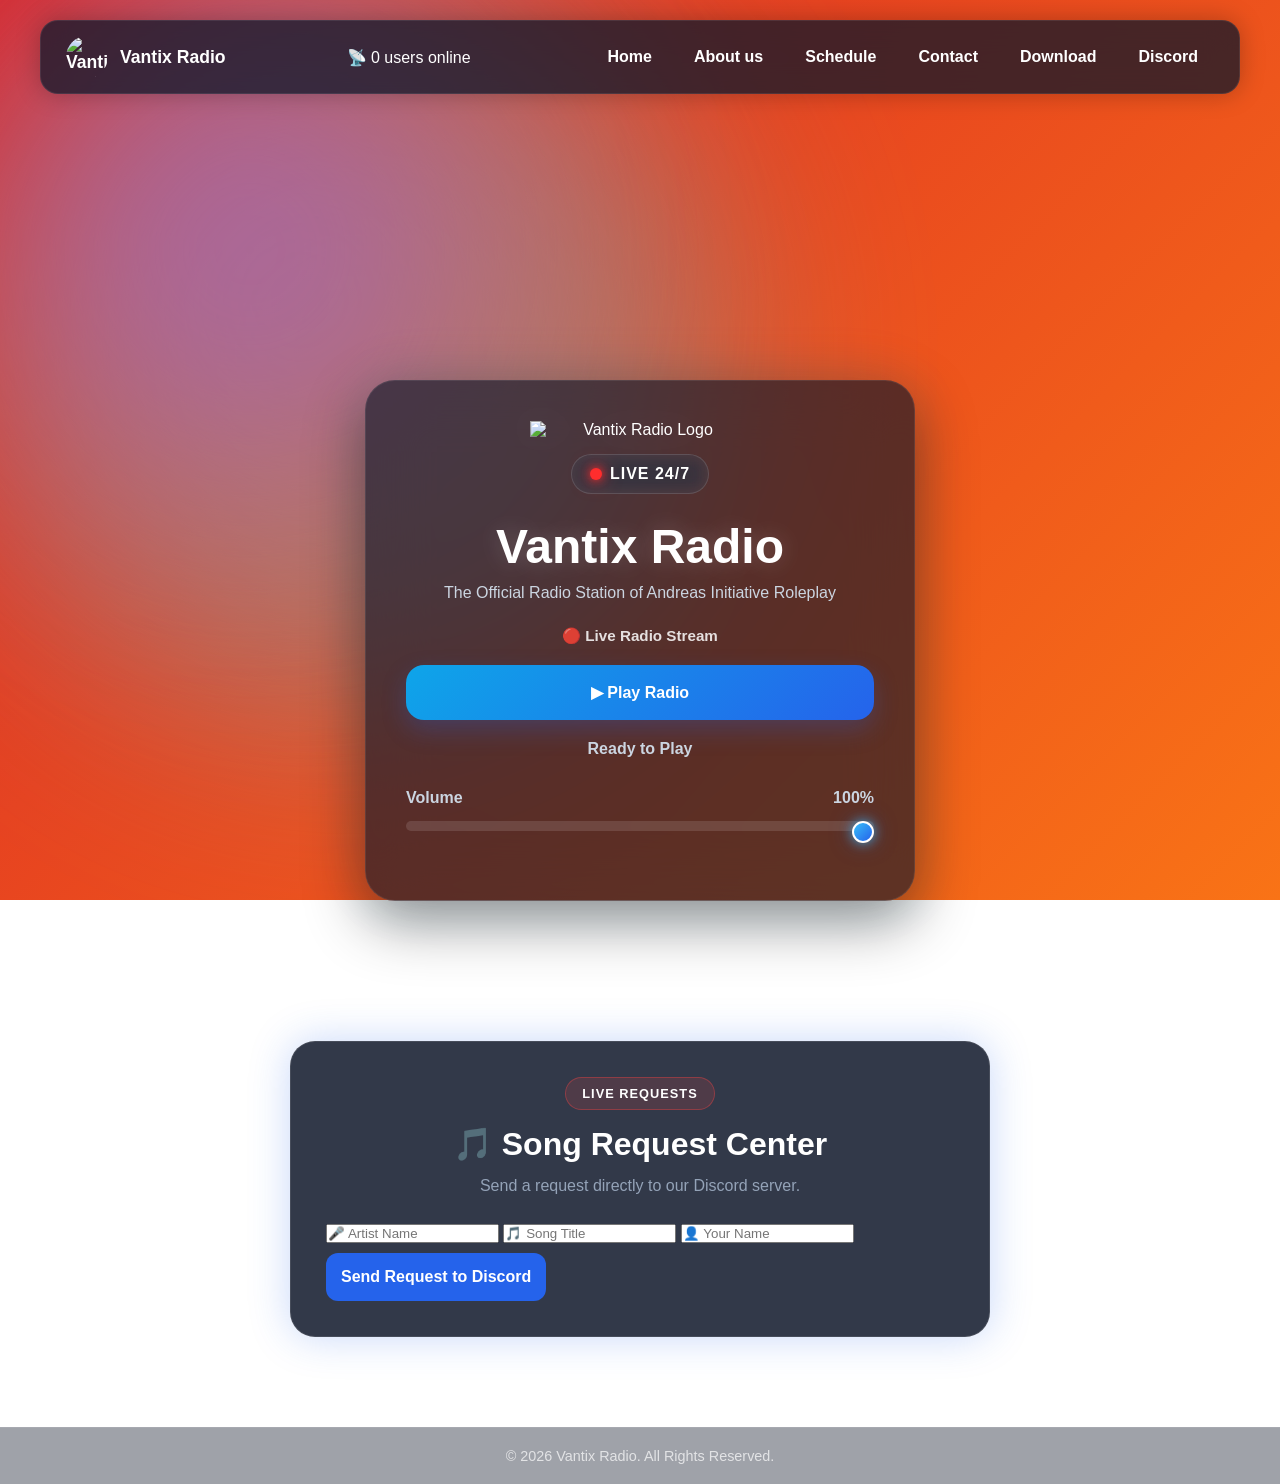
==== index.html @ 35823466 "Update favicon and image sources to new URLs" ====
<!DOCTYPE html>
<html lang="en">

<head>
<meta charset="UTF-8">
<meta name="viewport" content="width=device-width, initial-scale=1.0">

<title>📻 Vantix Radio | Non-Stop Music 24/7</title>

<meta name="theme-color" content="#0EA5E9">

<link
    id="favicon"
    rel="icon"
    type="image/png"
    href="https://radio.vantixurbex.shop/assets/ChatGPT%20Image%20Jun%2029,%202026,%2012_47_34%20PM.png"
/>

<!-- CSS -->
<link rel="stylesheet" href="css/page.css">
<link rel="stylesheet" href="css/player.css">
<link rel="stylesheet" href="css/request.css">
<link rel="stylesheet" href="css/live.css">
<link rel="preconnect" href="https://fonts.googleapis.com">
<link rel="preconnect" href="https://fonts.gstatic.com" crossorigin>

<link href="https://fonts.googleapis.com/css2?family=Orbitron:wght@400;600;700;800&family=Inter:wght@400;500;600;700&display=swap" rel="stylesheet">

<!-- Maintenance check -->
<script>
fetch("./status.json")
    .then(res => res.json())
    .then(data => {
        if (
            data.mode === "maintenance" &&
            !window.location.pathname.endsWith("maintenance.html")
        ) {
            window.location.href = "maintenance.html";
        }
    })
    .catch(err => console.error("status.json error", err));
</script>

</head>

<body>

<!-- BACKGROUND -->
<div class="background" aria-hidden="true">
    <div class="gradient-orb orb-1"></div>
    <div class="gradient-orb orb-2"></div>
    <div class="gradient-orb orb-3"></div>
    <canvas id="particles"></canvas>
</div>

<!-- HEADER -->
<header class="site-header">

    <a href="/" class="logo-link">
        <img
            src="https://radio.vantixurbex.shop/assets/ChatGPT%20Image%20Jun%2029,%202026,%2012_47_34%20PM.png"
            alt="Vantix Radio"
        >
        <span>Vantix Radio</span>
    </a>

    <div class="listener-counter">
        📡 <span id="listenerCount">0</span> users online
    </div>

    <nav class="site-nav">
        <a href="/">Home</a>
        <a href="/about">About us</a>
        <a href="/schedule">Schedule</a>
        <a href="/contact">Contact</a>
        <a href="/download">Download</a>
        <a href="/discord" target="_blank" rel="noopener noreferrer">Discord</a>
    </nav>

</header>

<!-- PLAYER -->
<div class="player-card">

    <img
        class="station-logo"
        src="https://radio.vantixurbex.shop/assets/ChatGPT%20Image%20Jun%2029,%202026,%2012_47_34%20PM.png"
        alt="Vantix Radio Logo"
    >

    <div class="live-badge">
        <span class="live-dot"></span>
        LIVE 24/7
    </div>

    <h1>Vantix Radio</h1>

    <p class="subtitle">
        The Official Radio Station of Andreas Initiative Roleplay
    </p>

    <div class="now-playing">
        <span>🔴 Live Radio Stream</span>
    </div>

    <div class="radio-controls">
        <button id="playBtn" class="play-btn" type="button">
            ▶ Play Radio
        </button>
    </div>

    <audio id="radioPlayer" preload="auto" crossorigin="anonymous"></audio>

    <div id="status" class="status">
        Ready to Play
    </div>

    <div class="volume-section">
        <label>
            Volume <span id="volumeValue">100%</span>
        </label>

        <input
            type="range"
            id="volumeSlider"
            min="0"
            max="1"
            step="0.01"
            value="1"
        >
    </div>

</div>

<!-- REQUEST SECTION (DISCORD ONLY) -->
<section class="vr-request-wrapper">

    <div class="vr-request-card">

        <div class="vr-request-header">

            <span class="vr-request-badge">
                LIVE REQUESTS
            </span>

            <h2>🎵 Song Request Center</h2>

            <p>
                Send a request directly to our Discord server.
            </p>

        </div>

        <form id="requestForm">

            <input type="text" id="artist" placeholder="🎤 Artist Name" maxlength="127" required>
            <input type="text" id="title" placeholder="🎵 Song Title" maxlength="127" required>
            <input type="text" id="sender" placeholder="👤 Your Name" maxlength="127" required>

            <button type="submit" class="vr-submit-btn">
                Send Request to Discord
            </button>

            <div id="result"></div>

        </form>

    </div>

</section>

<!-- FOOTER -->
<footer class="site-footer">
    &copy; <span id="year"></span> Vantix Radio. All Rights Reserved.
</footer>

<!-- SCRIPTS -->
<script src="js/background.js"></script>
<script src="js/player.js"></script>
<script src="js/request.js"></script>
<script src="js/live.js"></script>
<script>
document.addEventListener("DOMContentLoaded", () => {
    const year = document.getElementById("year");
    if (year) year.textContent = new Date().getFullYear();
});
</script>
</body>
</html>
---- css/page.css ----
/* ==========================
   HEADER
========================== */

.site-header{
    position:fixed;
    top:20px;
    left:50%;
    transform:translateX(-50%);

    width:min(1200px,95%);

    display:flex;
    justify-content:space-between;
    align-items:center;

    padding:15px 25px;

    background:rgba(15,23,42,.75);
    backdrop-filter:blur(15px);

    border:1px solid rgba(255,255,255,.08);
    border-radius:18px;

    z-index:9999;

    box-shadow:0 0 25px rgba(0,0,0,.25);
}

.logo-link{
    display:flex;
    align-items:center;
    gap:12px;

    text-decoration:none;
    color:white;
    font-weight:700;
    font-size:1.1rem;
}

.logo-link img{
    width:42px;
    height:42px;
    border-radius:50%;
}

.site-nav{
    display:flex;
    gap:10px;
}

.site-nav a{
    color:white;
    text-decoration:none;

    padding:10px 16px;

    border-radius:10px;

    transition:.2s ease;

    font-weight:600;
}

.site-nav a:hover{
    background:rgba(255,255,255,.1);
    transform:translateY(-2px);
}

/* Mobile */

@media (max-width:700px){

    .site-header{
        flex-direction:column;
        gap:15px;
        padding:20px;
    }

    .site-nav{
        flex-wrap:wrap;
        justify-content:center;
    }
}


/* =========================
   FOOTER
========================= */

.site-footer{
    text-align:center;

    padding:20px;

    margin-top:50px;

    color:rgba(255,255,255,.7);

    font-size:.9rem;
    font-weight:500;

    border-top:1px solid rgba(255,255,255,.08);

    background:rgba(15,23,42,.4);
    backdrop-filter:blur(10px);
}

/* =========================
   RESET
========================= */

*{
    margin:0;
    padding:0;
    box-sizing:border-box;
}

html,
body{
    width:100%;
    min-height:100vh;

    display:flex;
    flex-direction:column;

    overflow-x:hidden;

    padding-top:120px;

    font-family:'Segoe UI', Arial, sans-serif;
    color:#fff;
}

/* =========================
   ANIMATED BACKGROUND
========================= */

.background{
    position:fixed;
    top:0;
    left:0;

    width:100%;
    height:100%;

    overflow:hidden;

    z-index:0;

    background:
        linear-gradient(
            -45deg,
            #0ea5e9,
            #2563eb,
            #7c3aed,
            #f97316,
            #dc2626
        );

    background-size:400% 400%;

    animation:
        gradientShift 18s ease infinite;

    pointer-events:none;
}

.gradient-orb{
    position:absolute;
    border-radius:50%;
    filter:blur(120px);
    opacity:.45;
}

.orb-1{
    width:700px;
    height:700px;
    background:#38bdf8;

    animation:
        floatOne 20s ease-in-out infinite;
}

.orb-2{
    width:600px;
    height:600px;
    background:#f97316;

    animation:
        floatTwo 24s ease-in-out infinite;
}

.orb-3{
    width:500px;
    height:500px;
    background:#8b5cf6;

    animation:
        floatThree 28s ease-in-out infinite;
}

.grid-overlay{
    position:absolute;
    inset:0;

    background-image:
        linear-gradient(
            rgba(255,255,255,.04) 1px,
            transparent 1px
        ),
        linear-gradient(
            90deg,
            rgba(255,255,255,.04) 1px,
            transparent 1px
        );

    background-size:60px 60px;

    opacity:.35;

    animation:
        gridMove 25s linear infinite;
}

#particles{
    position:absolute;
    inset:0;
    width:100%;
    height:100%;
}

/* =========================
   FIX PLAYER CLICK ISSUES
========================= */

.background,
.background *{
    pointer-events:none;
}

.background{
    z-index:-1;
}

#particles{
    pointer-events:none;
}

.grid-overlay{
    pointer-events:none;
}

.gradient-orb{
    pointer-events:none;
}

/* =========================
   PLAYER CARD
========================= */

.player-card{
    position:relative;
    z-index:100;

    width:550px;
    max-width:92%;

    margin:140px auto 100px;
    padding:40px;

    text-align:center;

    background:
        rgba(15,23,42,.65);

    backdrop-filter:blur(30px);
    -webkit-backdrop-filter:blur(30px);

    border:
        1px solid rgba(
            255,
            255,
            255,
            .08
        );

    border-radius:30px;

    box-shadow:
        0 20px 60px rgba(
            0,
            0,
            0,
            .45
        ),
        0 0 60px rgba(
            56,
            189,
            248,
            .12
        );

    color:white;
}

/* =========================
   LIVE BADGE
========================= */

.live-badge{
    display:flex;

    align-items:center;
    justify-content:center;

    gap:8px;

    width:fit-content;

    margin:0 auto 25px auto;

    padding:10px 18px;

    border-radius:999px;

    background:
        rgba(255,255,255,.08);

    border:
        1px solid rgba(255,255,255,.12);

    backdrop-filter:blur(10px);

    font-weight:700;
    letter-spacing:1px;
}

.live-dot{
    width:12px;
    height:12px;

    border-radius:50%;

    background:#ff2d2d;

    box-shadow:
        0 0 10px #ff2d2d,
        0 0 20px #ff2d2d;

    animation:
        pulse 1.2s infinite;
}

/* =========================
   LOGO
========================= */

.station-logo{
    width:220px;
    max-width:90%;

    display:block;

    margin:0 auto 15px;

    filter:
        drop-shadow(
            0 0 25px
            rgba(
                255,
                255,
                255,
                .15
            )
        );

    animation:
        logoFloat 5s ease-in-out infinite;
}

/* =========================
   TEXT
========================= */

h1{
    font-size:3rem;
    margin-bottom:10px;

    text-shadow:
        0 0 25px rgba(255,255,255,.2);
}

.subtitle{
    color:#cbd5e1;
    margin-bottom:25px;
}

/* =========================
   NOW PLAYING
========================= */

.now-playing{
    display:flex;
    align-items:center;
    justify-content:center;

    gap:5px;

    margin-bottom:20px;

    color:rgba(255,255,255,.85);
    font-size:.95rem;
    font-weight:600;
}

.radio-wave{
    width:4px;
    height:14px;

    border-radius:999px;

    background:#38bdf8;

    box-shadow:
        0 0 10px rgba(56,189,248,.8);

    animation:wave 1s ease-in-out infinite;
}

.radio-wave:nth-child(2){
    animation-delay:.15s;
}

.radio-wave:nth-child(3){
    animation-delay:.3s;
}

/* =========================
   PLAYER
========================= */

audio{
    display:none;
}

.status{
    margin:15px 0;

    color:#cbd5e1;

    font-weight:600;

    min-height:24px;
}

/* =========================
   CUSTOM PLAYER BUTTON
========================= */

.radio-controls{
    margin:20px 0;
}

.play-btn{
    width:100%;

    border:none;

    padding:18px;

    border-radius:18px;

    cursor:pointer;

    color:white;

    font-size:1rem;
    font-weight:700;

    background:
        linear-gradient(
            135deg,
            #0ea5e9,
            #2563eb
        );

    transition:
        transform .25s ease,
        box-shadow .25s ease;
}

.play-btn:hover{
    transform:
        translateY(-3px);

    box-shadow:
        0 15px 35px rgba(
            37,
            99,
            235,
            .35
        );
}

.play-btn.playing{
    background:
        linear-gradient(
            135deg,
            #dc2626,
            #ef4444
        );

    box-shadow:
        0 0 30px rgba(
            239,
            68,
            68,
            .4
        );
}

/* =========================
   VOLUME
========================= */

.volume-section{
    margin:25px 0;
    text-align:left;
}

.volume-section label{
    display:flex;
    justify-content:space-between;
    align-items:center;

    margin-bottom:10px;

    font-weight:600;
}

#volumeSlider{
    appearance:none;

    width:100%;
    height:10px;

    border-radius:999px;

    background:
        rgba(
            255,
            255,
            255,
            .12
        );

    cursor:pointer;

    outline:none;
}

#volumeSlider::-moz-range-thumb{
    width:22px;
    height:22px;

    border-radius:50%;

    border:3px solid white;

    background:#38bdf8;

    box-shadow:
        0 0 15px rgba(56,189,248,.7);

    cursor:pointer;
}

#volumeSlider::-webkit-slider-thumb{
    appearance:none;

    width:22px;
    height:22px;

    border-radius:50%;

    background:#38bdf8;

    border:3px solid white;

    box-shadow:
        0 0 15px rgba(56,189,248,.7);

    transition:.2s;
}

#volumeSlider::-webkit-slider-thumb:hover{
    transform:scale(1.15);
}

/* =========================
   DISCORD BUTTON
========================= */

.discord-btn{
    display:block;

    margin-top:25px;
    padding:16px;

    border-radius:14px;

    text-decoration:none;
    color:white;

    font-weight:700;

    background:
        linear-gradient(
            135deg,
            #5865f2,
            #7289da
        );

    transition:.3s;
}

.discord-btn:hover{
    transform:
        translateY(-3px);

    box-shadow:
        0 10px 25px rgba(88,101,242,.35);
}

/* =========================
   ANIMATIONS
========================= */

@keyframes gradientShift{
    0%{
        background-position:0% 50%;
    }

    50%{
        background-position:100% 50%;
    }

    100%{
        background-position:0% 50%;
    }
}

@keyframes floatOne{
    0%,100%{
        transform:
            translate(-150px,-150px);
    }

    50%{
        transform:
            translate(400px,250px);
    }
}

@keyframes floatTwo{
    0%,100%{
        transform:
            translate(110vw,10vh);
    }

    50%{
        transform:
            translate(55vw,75vh);
    }
}

@keyframes floatThree{
    0%,100%{
        transform:
            translate(50vw,100vh);
    }

    50%{
        transform:
            translate(10vw,20vh);
    }
}

@keyframes pulse{
    0%{
        transform:scale(1);
        box-shadow:0 0 0 0 rgba(255,45,45,.8);
    }

    70%{
        transform:scale(1.1);
        box-shadow:0 0 0 12px rgba(255,45,45,0);
    }

    100%{
        transform:scale(1);
        box-shadow:0 0 0 0 rgba(255,45,45,0);
    }
}

@keyframes cardFloat{
    0%,100%{
        transform:translateY(0);
    }

    50%{
        transform:translateY(-8px);
    }
}

@keyframes logoFloat{
    0%,100%{
        transform:translateY(0px);
    }

    50%{
        transform:translateY(-6px);
    }
}

@keyframes gridMove{
    from{
        transform:translateY(0);
    }

    to{
        transform:translateY(60px);
    }
}

@keyframes wave{

    0%,100%{
        height:10px;
    }

    50%{
        height:26px;
    }
}

/* =========================
   MOBILE
========================= */

@media (max-width:768px){

    .player-card{
        padding:30px 20px;
    }

    h1{
        font-size:2.2rem;
    }

    .station-logo{
        width:200px;
    }
}
---- css/player.css ----
/* =========================
   RADIO PLAYER ONLY
========================= */

.radio-controls{
    margin:20px 0;
}

.play-btn{
    width:100%;
    border:none;
    padding:18px;

    border-radius:18px;

    cursor:pointer;

    color:white;
    font-size:1rem;
    font-weight:700;

    background:linear-gradient(135deg,#0ea5e9,#2563eb);

    transition:.25s ease;

    box-shadow:0 10px 25px rgba(37,99,235,.25);
}

.play-btn:hover{
    transform:translateY(-3px);
    box-shadow:0 15px 35px rgba(37,99,235,.35);
}

.play-btn.playing{
    background:linear-gradient(135deg,#dc2626,#ef4444);
    box-shadow:0 0 30px rgba(239,68,68,.4);
}

.status{
    margin:15px 0;
    color:#cbd5e1;
    font-weight:600;
    min-height:24px;
}

.volume-section{
    margin:25px 0;
    text-align:left;
}

#volumeSlider{
    width:100%;
    height:10px;
    border-radius:999px;
    background:rgba(255,255,255,.12);
    cursor:pointer;
    outline:none;
}

/* =========================
   CUSTOM VOLUME SLIDER
========================= */

.volume-section{
    margin:25px 0;
    text-align:left;
}

.volume-section label{
    display:flex;
    justify-content:space-between;
    align-items:center;

    margin-bottom:10px;

    font-weight:600;
    color:#cbd5e1;
}

/* Slider track */
#volumeSlider{
    appearance:none;
    -webkit-appearance:none;

    width:100%;
    height:10px;

    border-radius:999px;

    background:rgba(255,255,255,.12);

    outline:none;
    cursor:pointer;

    transition:.2s ease;
}

/* Hover glow */
#volumeSlider:hover{
    background:rgba(56,189,248,.25);
}

/* WebKit Thumb (Chrome / Edge) */
#volumeSlider::-webkit-slider-thumb{
    -webkit-appearance:none;

    width:22px;
    height:22px;

    border-radius:50%;

    background:linear-gradient(135deg,#38bdf8,#2563eb);

    border:2px solid white;

    box-shadow:
        0 0 12px rgba(56,189,248,.8),
        0 0 25px rgba(37,99,235,.4);

    transition:.2s ease;
}

#volumeSlider::-webkit-slider-thumb:hover{
    transform:scale(1.2);
}

/* Firefox Thumb */
#volumeSlider::-moz-range-thumb{
    width:22px;
    height:22px;

    border-radius:50%;

    background:linear-gradient(135deg,#38bdf8,#2563eb);

    border:2px solid white;

    box-shadow:
        0 0 12px rgba(56,189,248,.8),
        0 0 25px rgba(37,99,235,.4);

    cursor:pointer;
}

/* Filled track effect (Chrome) */
#volumeSlider::-webkit-slider-runnable-track{
    height:10px;
    border-radius:999px;
}
---- css/request.css ----
/* =========================
   SONG REQUEST SYSTEM
========================= */

.vr-request-wrapper{
    position:relative;
    width:100%;
    display:flex;
    justify-content:center;
    padding:40px 20px;
    box-sizing:border-box;
}

/* background layer (safe, non-blocking) */
.vr-request-bg{
    position:absolute;
    inset:0;
    pointer-events:none;
}

/* ========================= CARD ========================= */

.vr-request-card{
    width:100%;
    max-width:700px;

    position:relative;
    z-index:2;

    background:rgba(15,23,42,.85);
    backdrop-filter:blur(15px);

    border:1px solid rgba(255,255,255,.1);
    border-radius:25px;

    padding:35px;

    color:white;

    box-shadow:0 0 40px rgba(37,99,235,.25);
    box-sizing:border-box;
}

/* ========================= HEADER ========================= */

.vr-request-header{
    text-align:center;
    margin-bottom:25px;
}

.vr-request-badge{
    display:inline-block;

    padding:8px 16px;

    background:rgba(239,68,68,.15);
    border:1px solid rgba(239,68,68,.4);

    border-radius:999px;

    font-size:.8rem;
    font-weight:700;
    letter-spacing:1px;

    margin-bottom:15px;

    transition:opacity .3s ease;
}

.vr-request-header h2{
    margin-bottom:10px;
    font-size:2rem;
}

.vr-request-header p{
    color:#94a3b8;
    line-height:1.6;
}

/* ========================= FORM ========================= */

.cc_request_form{
    display:flex;
    flex-direction:column;
    gap:15px;

    margin:0;
    padding:0;
}

/* inputs */
.cc_request_form input[type="text"],
.cc_request_form input[type="email"]{
    width:100%;

    padding:14px 16px;

    border:none;
    outline:none;

    border-radius:12px;

    background:rgba(255,255,255,.08);
    color:white;

    font-size:15px;

    transition:.2s ease;

    box-sizing:border-box;
}

/* placeholder */
.cc_request_form input::placeholder{
    color:rgba(255,255,255,.6);
}

/* focus state */
.cc_request_form input:focus{
    background:rgba(255,255,255,.12);
    box-shadow:0 0 0 2px rgba(37,99,235,.35);
}

/* ========================= BUTTON ========================= */

.vr-submit-btn{
    margin-top:10px;

    padding:15px;

    border:none;
    border-radius:12px;

    background:#2563eb;
    color:white;

    font-size:1rem;
    font-weight:700;

    cursor:pointer;

    transition:.2s ease;
}

.vr-submit-btn:hover{
    transform:translateY(-2px);
    box-shadow:0 10px 25px rgba(37,99,235,.35);
}

/* ========================= RESULT ========================= */

[data-type="result"]{
    margin-bottom:10px;
    text-align:center;
    font-weight:600;
    color:#cbd5e1;
    min-height:18px;
}

/* ========================= MOBILE ========================= */

@media (max-width:768px){

    .vr-request-card{
        padding:25px;
    }

    .vr-request-header h2{
        font-size:1.6rem;
    }
}
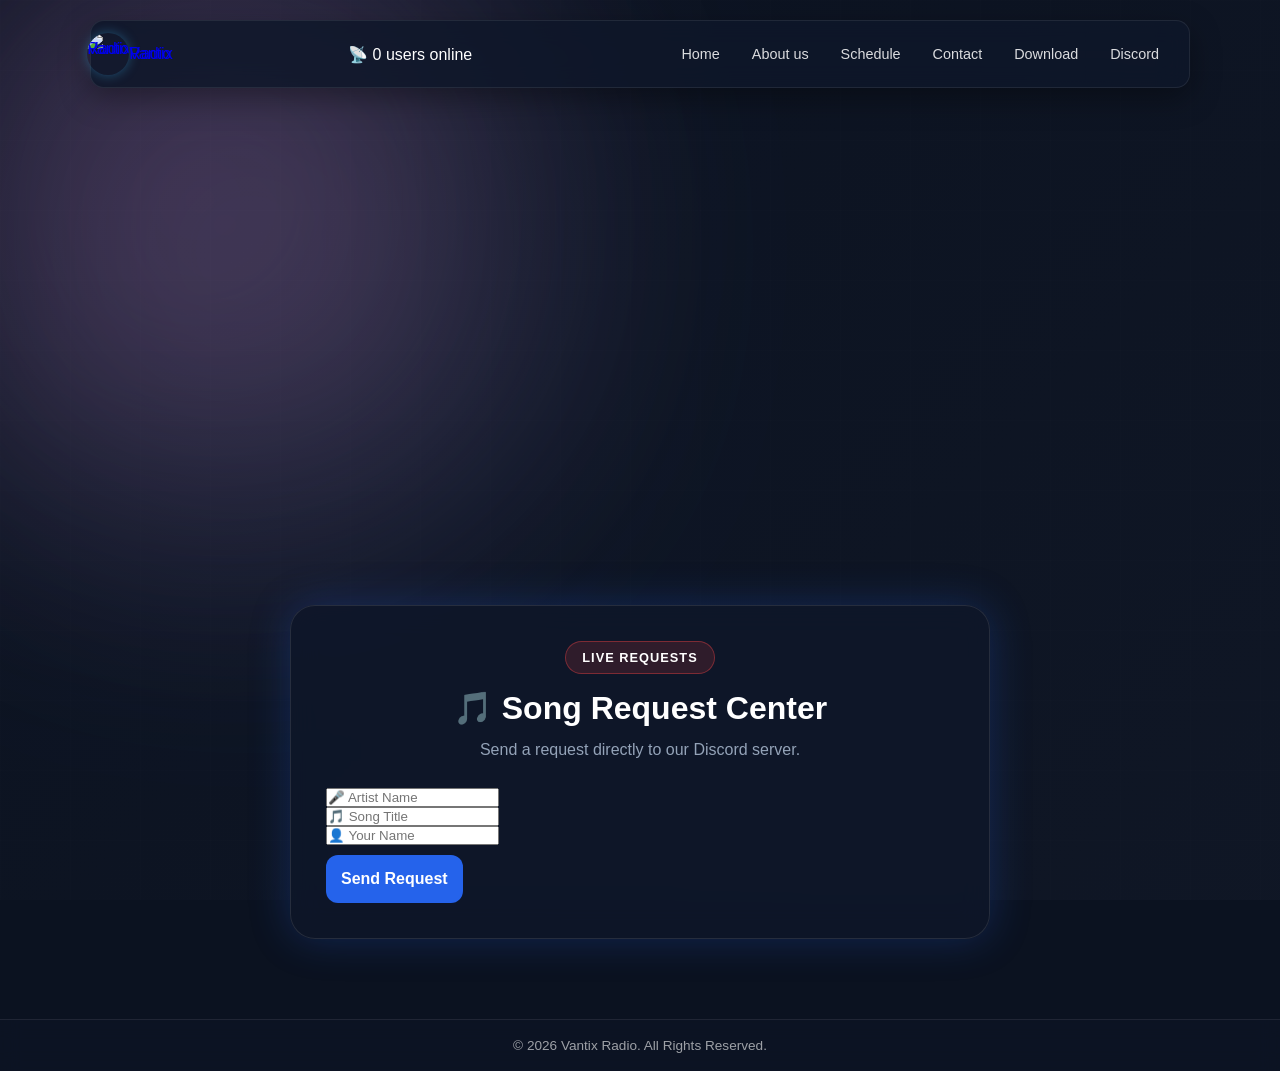
==== commit a6805557: "Clean up player section in index.html Removed commented-out sections for cleaner code." ====
--- a/index.html
+++ b/index.html
@@ -79,57 +79,17 @@
 
 </header>
 
-<!-- PLAYER -->
+<!-- PLAYER --> 
 <div class="player-card">
-
-    <img
-        class="station-logo"
-        src="https://radio.vantixurbex.shop/assets/ChatGPT%20Image%20Jun%2029,%202026,%2012_47_34%20PM.png"
-        alt="Vantix Radio Logo"
-    >
-
-    <div class="live-badge">
-        <span class="live-dot"></span>
-        LIVE 24/7
-    </div>
-
-    <h1>Vantix Radio</h1>
-
-    <p class="subtitle">
-        The Official Radio Station of Andreas Initiative Roleplay
-    </p>
-
-    <div class="now-playing">
-        <span>🔴 Live Radio Stream</span>
-    </div>
-
-    <div class="radio-controls">
-        <button id="playBtn" class="play-btn" type="button">
-            ▶ Play Radio
-        </button>
-    </div>
-
-    <audio id="radioPlayer" preload="auto" crossorigin="anonymous"></audio>
-
-    <div id="status" class="status">
-        Ready to Play
-    </div>
-
-    <div class="volume-section">
-        <label>
-            Volume <span id="volumeValue">100%</span>
-        </label>
-
-        <input
-            type="range"
-            id="volumeSlider"
-            min="0"
-            max="1"
-            step="0.01"
-            value="1"
-        >
-    </div>
-
+   <img class="station-logo" src="https://radio.vantixurbex.shop/assets/ChatGPT%20Image%20Jun%2029,%202026,%2012_47_34%20PM.png" alt="Vantix Radio Logo" > 
+   <div class="live-badge"> <span class="live-dot"></span> LIVE 24/7 </div>
+   <h1>Vantix Radio</h1>
+   <p class="subtitle"> The Official Radio Station of Andreas Initiative Roleplay </p>
+   <div class="now-playing"> <span>🔴 Live Radio Stream</span> </div>
+   <div class="radio-controls"> <button id="playBtn" class="play-btn" type="button"> ▶ Play Radio </button> </div>
+   <audio id="radioPlayer" preload="auto" crossorigin="anonymous"></audio>
+   <div id="status" class="status"> Ready to Play </div>
+   <div class="volume-section"> <label> Volume <span id="volumeValue">100%</span> </label> <input type="range" id="volumeSlider" min="0" max="1" step="0.01" value="1" > </div>
 </div>
 
 <!-- REQUEST SECTION (DISCORD ONLY) -->
@@ -139,26 +99,31 @@
 
         <div class="vr-request-header">
 
-            <span class="vr-request-badge">
-                LIVE REQUESTS
-            </span>
+            <span class="vr-request-badge">LIVE REQUESTS</span>
 
             <h2>🎵 Song Request Center</h2>
 
-            <p>
-                Send a request directly to our Discord server.
-            </p>
+            <p>Send a request directly to our Discord server.</p>
 
         </div>
 
-        <form id="requestForm">
+        <form id="requestForm" class="vr-form">
 
-            <input type="text" id="artist" placeholder="🎤 Artist Name" maxlength="127" required>
-            <input type="text" id="title" placeholder="🎵 Song Title" maxlength="127" required>
-            <input type="text" id="sender" placeholder="👤 Your Name" maxlength="127" required>
+            <div class="vr-input-group">
+                <input type="text" id="artist" placeholder="🎤 Artist Name" maxlength="127" required>
+            </div>
+
+            <div class="vr-input-group">
+                <input type="text" id="title" placeholder="🎵 Song Title" maxlength="127" required>
+            </div>
+
+            <div class="vr-input-group">
+                <input type="text" id="sender" placeholder="👤 Your Name" maxlength="127" required>
+            </div>
 
             <button type="submit" class="vr-submit-btn">
-                Send Request to Discord
+                Send Request
+                <span class="vr-btn-glow"></span>
             </button>
 
             <div id="result"></div>
--- a/css/page.css
+++ b/css/page.css
@@ -1,6 +1,32 @@
-/* ==========================
+/* =========================
+   RESET
+========================= */
+
+*{
+    margin:0;
+    padding:0;
+    box-sizing:border-box;
+}
+
+html,
+body{
+    width:100%;
+    min-height:100vh;
+
+    font-family:'Segoe UI', Arial, sans-serif;
+    color:#fff;
+
+    overflow-x:hidden;
+    position:relative;
+
+    padding-top:120px;
+
+    background:#0b1220;
+}
+
+/* =========================
    HEADER
-========================== */
+========================= */
 
 .site-header{
     position:fixed;
@@ -8,81 +34,96 @@
     left:50%;
     transform:translateX(-50%);
 
-    width:min(1200px,95%);
+    width:min(1100px,92%);
 
     display:flex;
     justify-content:space-between;
     align-items:center;
 
-    padding:15px 25px;
-
-    background:rgba(15,23,42,.75);
-    backdrop-filter:blur(15px);
+    padding:12px 18px;
+
+    background:rgba(15,23,42,.85);
+    backdrop-filter:blur(12px);
 
     border:1px solid rgba(255,255,255,.08);
-    border-radius:18px;
+    border-radius:14px;
 
     z-index:9999;
 
-    box-shadow:0 0 25px rgba(0,0,0,.25);
+    box-shadow:0 10px 30px rgba(0,0,0,.35);
 }
 
 .logo-link{
-    display:flex;
+    display:inline-flex;
     align-items:center;
-    gap:12px;
+    justify-content:center;
+
+    padding:0;
+    margin:0;
+
+    background:transparent;
+    border:none;
 
     text-decoration:none;
-    color:white;
-    font-weight:700;
-    font-size:1.1rem;
-}
-
-.logo-link img{
+    line-height:0;
+
     width:42px;
     height:42px;
+}
+
+/* ICON ONLY */
+.logo-link img{
+    width:100%;
+    height:100%;
+
     border-radius:50%;
+    object-fit:cover;
+
+    box-shadow:0 0 12px rgba(56,189,248,.35);
+
+    transition:0.25s ease;
+}
+
+/* subtle hover pop */
+.logo-link:hover img{
+    transform:scale(1.08);
+    box-shadow:0 0 18px rgba(56,189,248,.55);
 }
 
 .site-nav{
     display:flex;
-    gap:10px;
+    gap:8px;
+    flex-wrap:wrap;
+    justify-content:center;
 }
 
 .site-nav a{
+    color:rgba(255,255,255,.85);
+    text-decoration:none;
+
+    padding:8px 12px;
+
+    border-radius:8px;
+
+    transition:.2s ease;
+
+    font-weight:500;
+    font-size:.9rem;
+}
+
+.site-nav a:hover{
+    background:rgba(255,255,255,.08);
     color:white;
-    text-decoration:none;
-
-    padding:10px 16px;
-
-    border-radius:10px;
-
-    transition:.2s ease;
-
-    font-weight:600;
-}
-
-.site-nav a:hover{
-    background:rgba(255,255,255,.1);
-    transform:translateY(-2px);
 }
 
 /* Mobile */
-
 @media (max-width:700px){
-
     .site-header{
         flex-direction:column;
-        gap:15px;
-        padding:20px;
+        gap:10px;
+        padding:12px;
     }
-
-    .site-nav{
-        flex-wrap:wrap;
-        justify-content:center;
-    }
-}
-
+}
 
 /* =========================
    FOOTER
@@ -91,14 +132,11 @@
 .site-footer{
     text-align:center;
 
-    padding:20px;
-
-    margin-top:50px;
-
-    color:rgba(255,255,255,.7);
-
-    font-size:.9rem;
-    font-weight:500;
+    padding:18px;
+    margin-top:40px;
+
+    color:rgba(255,255,255,.6);
+    font-size:.85rem;
 
     border-top:1px solid rgba(255,255,255,.08);
 
@@ -107,39 +145,12 @@
 }
 
 /* =========================
-   RESET
-========================= */
-
-*{
-    margin:0;
-    padding:0;
-    box-sizing:border-box;
-}
-
-html,
-body{
-    width:100%;
-    min-height:100vh;
-
-    display:flex;
-    flex-direction:column;
-
-    overflow-x:hidden;
-
-    padding-top:120px;
-
-    font-family:'Segoe UI', Arial, sans-serif;
-    color:#fff;
-}
-
-/* =========================
-   ANIMATED BACKGROUND
+   BACKGROUND (SOFT)
 ========================= */
 
 .background{
     position:fixed;
-    top:0;
-    left:0;
+    inset:0;
 
     width:100%;
     height:100%;
@@ -148,81 +159,66 @@
 
     z-index:0;
 
-    background:
-        linear-gradient(
-            -45deg,
-            #0ea5e9,
-            #2563eb,
-            #7c3aed,
-            #f97316,
-            #dc2626
-        );
+    background: linear-gradient(
+        -45deg,
+        #0b1220,
+        #0f172a,
+        #111827,
+        #0b1220
+    );
 
     background-size:400% 400%;
-
-    animation:
-        gradientShift 18s ease infinite;
+    animation: gradientShift 25s ease infinite;
 
     pointer-events:none;
 }
 
+/* SOFT ORBS (LESS INTENSE) */
 .gradient-orb{
     position:absolute;
     border-radius:50%;
-    filter:blur(120px);
-    opacity:.45;
+    filter:blur(140px);
+    opacity:.25;
 }
 
 .orb-1{
-    width:700px;
-    height:700px;
-    background:#38bdf8;
-
-    animation:
-        floatOne 20s ease-in-out infinite;
-}
-
-.orb-2{
-    width:600px;
-    height:600px;
-    background:#f97316;
-
-    animation:
-        floatTwo 24s ease-in-out infinite;
-}
-
-.orb-3{
     width:500px;
     height:500px;
+    background:#3b82f6;
+    animation:floatOne 30s ease-in-out infinite;
+}
+
+.orb-2{
+    width:450px;
+    height:450px;
+    background:#f97316;
+    animation:floatTwo 35s ease-in-out infinite;
+}
+
+.orb-3{
+    width:400px;
+    height:400px;
     background:#8b5cf6;
-
-    animation:
-        floatThree 28s ease-in-out infinite;
-}
-
-.grid-overlay{
+    animation:floatThree 40s ease-in-out infinite;
+}
+
+/* GRID (VERY LIGHT) */
+.background::after{
+    content:"";
     position:absolute;
     inset:0;
 
     background-image:
-        linear-gradient(
-            rgba(255,255,255,.04) 1px,
-            transparent 1px
-        ),
-        linear-gradient(
-            90deg,
-            rgba(255,255,255,.04) 1px,
-            transparent 1px
-        );
-
-    background-size:60px 60px;
-
-    opacity:.35;
-
-    animation:
-        gridMove 25s linear infinite;
-}
-
+        linear-gradient(rgba(255,255,255,.03) 1px, transparent 1px),
+        linear-gradient(90deg, rgba(255,255,255,.03) 1px, transparent 1px);
+
+    background-size:70px 70px;
+    opacity:.2;
+
+    animation:gridMove 35s linear infinite;
+}
+
+/* PARTICLES */
 #particles{
     position:absolute;
     inset:0;
@@ -230,536 +226,119 @@
     height:100%;
 }
 
-/* =========================
-   FIX PLAYER CLICK ISSUES
-========================= */
-
+/* FIX CLICK ISSUES */
 .background,
 .background *{
     pointer-events:none;
 }
 
-.background{
-    z-index:-1;
-}
-
-#particles{
-    pointer-events:none;
-}
-
-.grid-overlay{
-    pointer-events:none;
-}
-
+#particles,
 .gradient-orb{
     pointer-events:none;
 }
 
 /* =========================
-   PLAYER CARD
-========================= */
-
-.player-card{
+   CONTENT LAYOUT HELPERS
+========================= */
+
+.schedule-hero,
+.container,
+.section{
     position:relative;
-    z-index:100;
-
-    width:550px;
-    max-width:92%;
-
-    margin:140px auto 100px;
-    padding:40px;
-
-    text-align:center;
-
-    background:
-        rgba(15,23,42,.65);
-
-    backdrop-filter:blur(30px);
-    -webkit-backdrop-filter:blur(30px);
-
-    border:
-        1px solid rgba(
-            255,
-            255,
-            255,
-            .08
-        );
-
-    border-radius:30px;
-
-    box-shadow:
-        0 20px 60px rgba(
-            0,
-            0,
-            0,
-            .45
-        ),
-        0 0 60px rgba(
-            56,
-            189,
-            248,
-            .12
-        );
-
+    z-index:10;
+}
+
+/* =========================
+   TABS (CLEAN)
+========================= */
+
+.tabs{
+    display:flex;
+    justify-content:center;
+    gap:10px;
+
+    margin:0 auto 20px;
+    flex-wrap:wrap;
+}
+
+.tab-btn{
+    border:none;
+    cursor:pointer;
+
+    padding:10px 14px;
+
+    border-radius:8px;
+
+    background:rgba(15,23,42,.7);
+
+    color:rgba(255,255,255,.85);
+    font-weight:500;
+
+    border:1px solid rgba(255,255,255,.08);
+
+    transition:.2s ease;
+}
+
+.tab-btn:hover{
+    background:rgba(255,255,255,.08);
     color:white;
 }
 
-/* =========================
-   LIVE BADGE
-========================= */
-
-.live-badge{
-    display:flex;
-
-    align-items:center;
-    justify-content:center;
-
-    gap:8px;
-
-    width:fit-content;
-
-    margin:0 auto 25px auto;
-
-    padding:10px 18px;
-
-    border-radius:999px;
-
-    background:
-        rgba(255,255,255,.08);
-
-    border:
-        1px solid rgba(255,255,255,.12);
-
-    backdrop-filter:blur(10px);
-
-    font-weight:700;
-    letter-spacing:1px;
-}
-
-.live-dot{
-    width:12px;
-    height:12px;
-
-    border-radius:50%;
-
-    background:#ff2d2d;
-
-    box-shadow:
-        0 0 10px #ff2d2d,
-        0 0 20px #ff2d2d;
-
-    animation:
-        pulse 1.2s infinite;
-}
-
-/* =========================
-   LOGO
-========================= */
-
-.station-logo{
-    width:220px;
-    max-width:90%;
-
+.tab-btn.active{
+    background:rgba(255,255,255,.12);
+}
+
+/* =========================
+   CONTENT
+========================= */
+
+.container{
+    width:min(1100px,92%);
+    margin:0 auto 40px;
+}
+
+.section{
+    display:none;
+
+    padding:22px;
+
+    background:rgba(15,23,42,.65);
+    backdrop-filter:blur(20px);
+
+    border:1px solid rgba(255,255,255,.08);
+    border-radius:18px;
+}
+
+.section.active{
     display:block;
-
-    margin:0 auto 15px;
-
-    filter:
-        drop-shadow(
-            0 0 25px
-            rgba(
-                255,
-                255,
-                255,
-                .15
-            )
-        );
-
-    animation:
-        logoFloat 5s ease-in-out infinite;
-}
-
-/* =========================
-   TEXT
-========================= */
-
-h1{
-    font-size:3rem;
-    margin-bottom:10px;
-
-    text-shadow:
-        0 0 25px rgba(255,255,255,.2);
-}
-
-.subtitle{
-    color:#cbd5e1;
-    margin-bottom:25px;
-}
-
-/* =========================
-   NOW PLAYING
-========================= */
-
-.now-playing{
-    display:flex;
-    align-items:center;
-    justify-content:center;
-
-    gap:5px;
-
-    margin-bottom:20px;
-
-    color:rgba(255,255,255,.85);
-    font-size:.95rem;
-    font-weight:600;
-}
-
-.radio-wave{
-    width:4px;
-    height:14px;
-
-    border-radius:999px;
-
-    background:#38bdf8;
-
-    box-shadow:
-        0 0 10px rgba(56,189,248,.8);
-
-    animation:wave 1s ease-in-out infinite;
-}
-
-.radio-wave:nth-child(2){
-    animation-delay:.15s;
-}
-
-.radio-wave:nth-child(3){
-    animation-delay:.3s;
-}
-
-/* =========================
-   PLAYER
-========================= */
-
-audio{
-    display:none;
-}
-
-.status{
-    margin:15px 0;
-
-    color:#cbd5e1;
-
-    font-weight:600;
-
-    min-height:24px;
-}
-
-/* =========================
-   CUSTOM PLAYER BUTTON
-========================= */
-
-.radio-controls{
-    margin:20px 0;
-}
-
-.play-btn{
-    width:100%;
-
-    border:none;
-
-    padding:18px;
-
-    border-radius:18px;
-
-    cursor:pointer;
-
-    color:white;
-
-    font-size:1rem;
-    font-weight:700;
-
-    background:
-        linear-gradient(
-            135deg,
-            #0ea5e9,
-            #2563eb
-        );
-
-    transition:
-        transform .25s ease,
-        box-shadow .25s ease;
-}
-
-.play-btn:hover{
-    transform:
-        translateY(-3px);
-
-    box-shadow:
-        0 15px 35px rgba(
-            37,
-            99,
-            235,
-            .35
-        );
-}
-
-.play-btn.playing{
-    background:
-        linear-gradient(
-            135deg,
-            #dc2626,
-            #ef4444
-        );
-
-    box-shadow:
-        0 0 30px rgba(
-            239,
-            68,
-            68,
-            .4
-        );
-}
-
-/* =========================
-   VOLUME
-========================= */
-
-.volume-section{
-    margin:25px 0;
-    text-align:left;
-}
-
-.volume-section label{
-    display:flex;
-    justify-content:space-between;
-    align-items:center;
-
-    margin-bottom:10px;
-
-    font-weight:600;
-}
-
-#volumeSlider{
-    appearance:none;
-
-    width:100%;
-    height:10px;
-
-    border-radius:999px;
-
-    background:
-        rgba(
-            255,
-            255,
-            255,
-            .12
-        );
-
-    cursor:pointer;
-
-    outline:none;
-}
-
-#volumeSlider::-moz-range-thumb{
-    width:22px;
-    height:22px;
-
-    border-radius:50%;
-
-    border:3px solid white;
-
-    background:#38bdf8;
-
-    box-shadow:
-        0 0 15px rgba(56,189,248,.7);
-
-    cursor:pointer;
-}
-
-#volumeSlider::-webkit-slider-thumb{
-    appearance:none;
-
-    width:22px;
-    height:22px;
-
-    border-radius:50%;
-
-    background:#38bdf8;
-
-    border:3px solid white;
-
-    box-shadow:
-        0 0 15px rgba(56,189,248,.7);
-
-    transition:.2s;
-}
-
-#volumeSlider::-webkit-slider-thumb:hover{
-    transform:scale(1.15);
-}
-
-/* =========================
-   DISCORD BUTTON
-========================= */
-
-.discord-btn{
-    display:block;
-
-    margin-top:25px;
-    padding:16px;
-
-    border-radius:14px;
-
-    text-decoration:none;
-    color:white;
-
-    font-weight:700;
-
-    background:
-        linear-gradient(
-            135deg,
-            #5865f2,
-            #7289da
-        );
-
-    transition:.3s;
-}
-
-.discord-btn:hover{
-    transform:
-        translateY(-3px);
-
-    box-shadow:
-        0 10px 25px rgba(88,101,242,.35);
-}
-
-/* =========================
-   ANIMATIONS
+}
+
+/* =========================
+   ANIMATIONS (SOFT)
 ========================= */
 
 @keyframes gradientShift{
-    0%{
-        background-position:0% 50%;
-    }
-
-    50%{
-        background-position:100% 50%;
-    }
-
-    100%{
-        background-position:0% 50%;
-    }
+    0%{background-position:0% 50%;}
+    50%{background-position:100% 50%;}
+    100%{background-position:0% 50%;}
 }
 
 @keyframes floatOne{
-    0%,100%{
-        transform:
-            translate(-150px,-150px);
-    }
-
-    50%{
-        transform:
-            translate(400px,250px);
-    }
+    0%,100%{transform:translate(-120px,-120px);}
+    50%{transform:translate(250px,150px);}
 }
 
 @keyframes floatTwo{
-    0%,100%{
-        transform:
-            translate(110vw,10vh);
-    }
-
-    50%{
-        transform:
-            translate(55vw,75vh);
-    }
+    0%,100%{transform:translate(90vw,10vh);}
+    50%{transform:translate(55vw,60vh);}
 }
 
 @keyframes floatThree{
-    0%,100%{
-        transform:
-            translate(50vw,100vh);
-    }
-
-    50%{
-        transform:
-            translate(10vw,20vh);
-    }
-}
-
-@keyframes pulse{
-    0%{
-        transform:scale(1);
-        box-shadow:0 0 0 0 rgba(255,45,45,.8);
-    }
-
-    70%{
-        transform:scale(1.1);
-        box-shadow:0 0 0 12px rgba(255,45,45,0);
-    }
-
-    100%{
-        transform:scale(1);
-        box-shadow:0 0 0 0 rgba(255,45,45,0);
-    }
-}
-
-@keyframes cardFloat{
-    0%,100%{
-        transform:translateY(0);
-    }
-
-    50%{
-        transform:translateY(-8px);
-    }
-}
-
-@keyframes logoFloat{
-    0%,100%{
-        transform:translateY(0px);
-    }
-
-    50%{
-        transform:translateY(-6px);
-    }
+    0%,100%{transform:translate(40vw,90vh);}
+    50%{transform:translate(10vw,25vh);}
 }
 
 @keyframes gridMove{
-    from{
-        transform:translateY(0);
-    }
-
-    to{
-        transform:translateY(60px);
-    }
-}
-
-@keyframes wave{
-
-    0%,100%{
-        height:10px;
-    }
-
-    50%{
-        height:26px;
-    }
-}
-
-/* =========================
-   MOBILE
-========================= */
-
-@media (max-width:768px){
-
-    .player-card{
-        padding:30px 20px;
-    }
-
-    h1{
-        font-size:2.2rem;
-    }
-
-    .station-logo{
-        width:200px;
-    }
-}
+    from{transform:translateY(0);}
+    to{transform:translateY(70px);}
+}
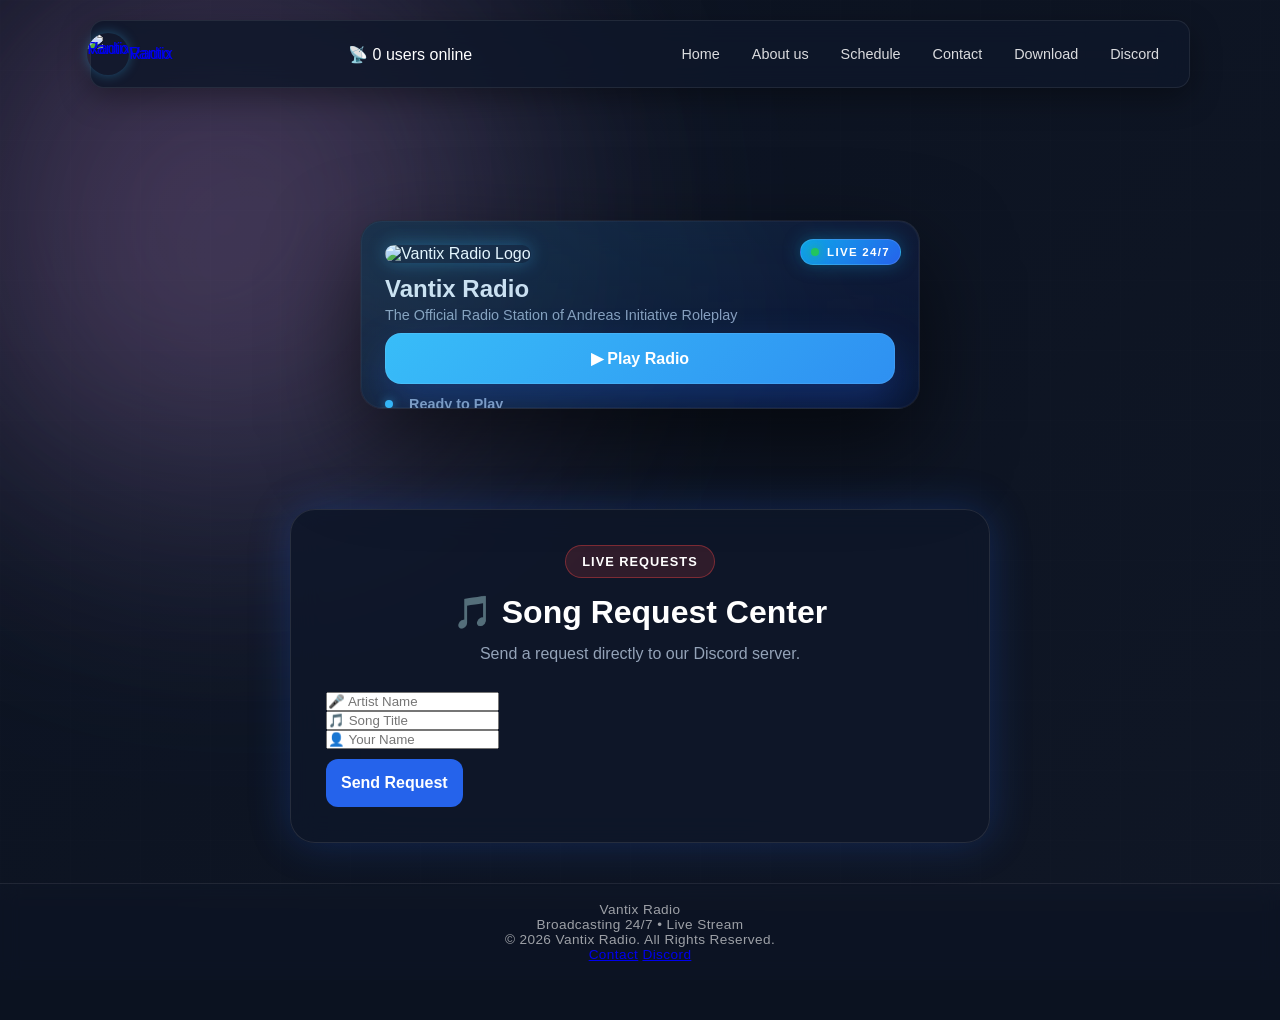
==== commit 81de6335: "Add head.css stylesheet link to index.html" ====
--- a/index.html
+++ b/index.html
@@ -21,6 +21,8 @@
 <link rel="stylesheet" href="css/player.css">
 <link rel="stylesheet" href="css/request.css">
 <link rel="stylesheet" href="css/live.css">
+<link rel="stylesheet" href="css/foot.css">
+<link rel="stylesheet" href="css/head.css">
 <link rel="preconnect" href="https://fonts.googleapis.com">
 <link rel="preconnect" href="https://fonts.gstatic.com" crossorigin>
 
@@ -79,17 +81,82 @@
 
 </header>
 
-<!-- PLAYER --> 
+<!-- PLAYER -->
 <div class="player-card">
-   <img class="station-logo" src="https://radio.vantixurbex.shop/assets/ChatGPT%20Image%20Jun%2029,%202026,%2012_47_34%20PM.png" alt="Vantix Radio Logo" > 
-   <div class="live-badge"> <span class="live-dot"></span> LIVE 24/7 </div>
-   <h1>Vantix Radio</h1>
-   <p class="subtitle"> The Official Radio Station of Andreas Initiative Roleplay </p>
-   <div class="now-playing"> <span>🔴 Live Radio Stream</span> </div>
-   <div class="radio-controls"> <button id="playBtn" class="play-btn" type="button"> ▶ Play Radio </button> </div>
-   <audio id="radioPlayer" preload="auto" crossorigin="anonymous"></audio>
-   <div id="status" class="status"> Ready to Play </div>
-   <div class="volume-section"> <label> Volume <span id="volumeValue">100%</span> </label> <input type="range" id="volumeSlider" min="0" max="1" step="0.01" value="1" > </div>
+
+    <!-- TOP SECTION -->
+    <div class="player-top">
+
+        <!-- LOGO -->
+        <img
+            class="station-logo"
+            src="https://radio.vantixurbex.shop/assets/ChatGPT%20Image%20Jun%2029,%202026,%2012_47_34%20PM.png"
+            alt="Vantix Radio Logo"
+        >
+
+        <!-- LIVE BADGE -->
+        <div class="live-badge">
+            <span class="live-dot"></span>
+            <span id="liveStatus">LIVE 24/7</span>
+        </div>
+
+    </div>
+
+    <!-- INFO SECTION -->
+    <div class="player-info">
+
+        <!-- TITLE -->
+        <h1 id="stationName">Vantix Radio</h1>
+
+        <p class="subtitle">
+            The Official Radio Station of Andreas Initiative Roleplay
+        </p>
+
+    </div>
+
+    <!-- AUDIO ELEMENT (PLAYER.JS HOOK) -->
+    <audio
+        id="radioPlayer"
+        preload="auto"
+        crossorigin="anonymous"
+    ></audio>
+
+    <!-- CONTROLS -->
+    <div class="player-controls">
+
+        <!-- PLAY BUTTON -->
+        <div class="radio-controls">
+            <button id="playBtn" class="play-btn" type="button">
+                ▶ <span id="playText">Play Radio</span>
+            </button>
+        </div>
+
+        <!-- STATUS -->
+        <div id="status" class="status">
+            <span class="status-dot"></span>
+            <span id="statusText">Ready to Play</span>
+        </div>
+
+    </div>
+
+    <!-- VOLUME -->
+    <div class="volume-section">
+
+        <label>
+            Volume <span id="volumeValue">100%</span>
+        </label>
+
+        <input
+            type="range"
+            id="volumeSlider"
+            min="0"
+            max="1"
+            step="0.01"
+            value="1"
+        >
+
+    </div>
+
 </div>
 
 <!-- REQUEST SECTION (DISCORD ONLY) -->
@@ -134,21 +201,38 @@
 
 </section>
 
-<!-- FOOTER -->
 <footer class="site-footer">
-    &copy; <span id="year"></span> Vantix Radio. All Rights Reserved.
+
+    <div class="footer-glow"></div>
+
+    <div class="footer-content">
+
+        <div class="footer-left">
+            <div class="footer-brand">Vantix Radio</div>
+            <div class="footer-sub">Broadcasting 24/7 • Live Stream</div>
+        </div>
+
+        <div class="footer-center">
+            © <span id="year"></span> Vantix Radio. All Rights Reserved.
+        </div>
+
+        <div class="footer-right">
+            <a href="/contact" class="footer-link">Contact</a>
+            <a href="/discord" class="footer-link">Discord</a>
+        </div>
+
+    </div>
+
 </footer>
-
+    
 <!-- SCRIPTS -->
 <script src="js/background.js"></script>
 <script src="js/player.js"></script>
 <script src="js/request.js"></script>
 <script src="js/live.js"></script>
 <script>
-document.addEventListener("DOMContentLoaded", () => {
-    const year = document.getElementById("year");
-    if (year) year.textContent = new Date().getFullYear();
-});
+document.getElementById("year").textContent =
+    new Date().getFullYear();
 </script>
 </body>
 </html>
--- a/css/page.css
+++ b/css/page.css
@@ -12,15 +12,15 @@
 body{
     width:100%;
     min-height:100vh;
-
+    height:100%;
+    margin:0;
+    display:flex;
+    flex-direction:column;
     font-family:'Segoe UI', Arial, sans-serif;
     color:#fff;
-
     overflow-x:hidden;
     position:relative;
-
     padding-top:120px;
-
     background:#0b1220;
 }
 
@@ -130,18 +130,25 @@
 ========================= */
 
 .site-footer{
+    margin-top:auto;
+
+    width:100%;
+
+    box-sizing:border-box;
+
     text-align:center;
 
-    padding:18px;
-    margin-top:40px;
+    padding:18px 20px;
 
     color:rgba(255,255,255,.6);
     font-size:.85rem;
+    letter-spacing:.4px;
 
     border-top:1px solid rgba(255,255,255,.08);
 
     background:rgba(15,23,42,.4);
     backdrop-filter:blur(10px);
+    -webkit-backdrop-filter:blur(10px);
 }
 
 /* =========================
--- a/css/player.css
+++ b/css/player.css
@@ -1,149 +1,346 @@
 /* =========================
-   RADIO PLAYER ONLY
+   VANTIX RADIO - FINAL PLAYER UI (JS MATCHED)
 ========================= */
 
-.radio-controls{
-    margin:20px 0;
-}
+:root{
+    --bg:#0b1220;
+    --panel:rgba(15,23,42,.65);
+    --border:rgba(255,255,255,.08);
+
+    --primary:#38bdf8;
+    --primary2:#2563eb;
+
+    --text:#e2e8f0;
+    --muted:#94a3b8;
+}
+
+/* ========================= CARD ========================= */
+
+body{
+    margin:0;
+    min-height:100vh;
+    background:#0b1220;
+
+    display:flex;
+    justify-content:center;
+    align-items:flex-start;
+
+    padding:40px 0;
+}
+
+
+.player-card{
+    width:clamp(320px, 90vw, 560px);
+
+    /* FIX: ensures it never gets stuck off-screen */
+    margin:60px auto;
+
+    padding:24px;
+
+    border-radius:22px;
+
+    background:linear-gradient(180deg, rgba(15,23,42,.78), rgba(2,6,23,.55));
+    border:1px solid var(--border, rgba(255,255,255,.08));
+
+    backdrop-filter:blur(18px);
+
+    box-shadow:
+        0 35px 90px rgba(0,0,0,.6),
+        inset 0 0 0 1px rgba(255,255,255,.04);
+
+    position:relative;
+    z-index:10; /* FIX: prevents being hidden behind layers */
+
+    overflow:hidden;
+
+    transition:transform .25s ease, box-shadow .25s ease;
+
+    display:block;
+}
+
+.player-card:hover{
+    transform:translateY(-5px);
+    box-shadow:
+        0 45px 110px rgba(0,0,0,.75),
+        0 0 25px rgba(56,189,248,.15);
+}
+
+/* ambient glow */
+.player-card::before{
+    content:"";
+    position:absolute;
+    inset:-40%;
+
+    background:
+        radial-gradient(circle at 25% 30%, rgba(56,189,248,.18), transparent 60%),
+        radial-gradient(circle at 75% 70%, rgba(37,99,235,.14), transparent 65%);
+
+    filter:blur(30px);
+    opacity:.85;
+
+    animation:floatGlow 10s ease-in-out infinite alternate;
+
+    pointer-events:none;
+}
+
+@keyframes floatGlow{
+    0%{ transform:translateY(-8px) scale(1); }
+    100%{ transform:translateY(8px) scale(1.05); }
+}
+
+/* ========================= LOGO ========================= */
+
+.station-logo{
+    width:60px;
+    height:60px;
+
+    border-radius:14px;
+    object-fit:cover;
+
+    box-shadow:0 0 18px rgba(56,189,248,.35);
+}
+
+/* ========================= LIVE STATUS ========================= */
+
+/* LIVE BADGE (fixed placement) */
+.live-badge{
+    position:absolute;
+    top:18px;
+    right:18px;
+
+    display:inline-flex;
+    align-items:center;
+    gap:8px;
+
+    padding:6px 10px;
+
+    border-radius:999px;
+
+    font-size:.72rem;
+    font-weight:900;
+    letter-spacing:1.3px;
+
+    color:#fff;
+
+    background:linear-gradient(135deg,#0ea5e9,#2563eb);
+
+    box-shadow:0 0 18px rgba(14,165,233,.35);
+
+    z-index:10;
+
+    backdrop-filter:blur(10px);
+    border:1px solid rgba(255,255,255,.12);
+}
+
+/* LIVE DOT */
+.live-dot{
+    width:8px;
+    height:8px;
+    border-radius:50%;
+
+    background:#22c55e;
+
+    box-shadow:
+        0 0 10px rgba(34,197,94,.8),
+        0 0 20px rgba(34,197,94,.4);
+
+    animation:livePulse 1.4s infinite ease-in-out;
+}
+
+/* FIXED ANIMATION NAME (avoids conflicts) */
+@keyframes livePulse{
+    0%,100%{
+        transform:scale(1);
+        opacity:.7;
+    }
+    50%{
+        transform:scale(1.5);
+        opacity:1;
+    }
+}
+
+/* ========================= TITLE ========================= */
+
+.player-card h1{
+    margin:12px 0 4px;
+    font-size:1.5rem;
+    font-weight:900;
+    color:var(--text);
+}
+
+.subtitle{
+    margin:0 0 10px;
+    font-size:.9rem;
+    color:var(--muted);
+}
+
+/* ========================= NOW PLAYING ========================= */
+
+.now-playing{
+    margin-top:6px;
+    padding:6px 10px;
+
+    display:inline-flex;
+
+    font-size:.8rem;
+    font-weight:700;
+
+    color:var(--primary);
+
+    background:rgba(56,189,248,.08);
+    border:1px solid rgba(56,189,248,.15);
+
+    border-radius:10px;
+}
+
+/* ========================= PLAY BUTTON ========================= */
 
 .play-btn{
     width:100%;
+    padding:16px;
+
     border:none;
-    padding:18px;
-
-    border-radius:18px;
+    border-radius:16px;
 
     cursor:pointer;
 
+    font-size:1rem;
+    font-weight:900;
+
     color:white;
-    font-size:1rem;
-    font-weight:700;
-
-    background:linear-gradient(135deg,#0ea5e9,#2563eb);
-
-    transition:.25s ease;
-
-    box-shadow:0 10px 25px rgba(37,99,235,.25);
-}
-
+
+    background:linear-gradient(135deg,var(--primary),var(--primary2));
+    background-size:200% 200%;
+
+    box-shadow:
+        0 18px 40px rgba(37,99,235,.3),
+        inset 0 0 0 1px rgba(255,255,255,.08);
+
+    transition:all .25s ease;
+
+    position:relative;
+    overflow:hidden;
+}
+
+/* hover */
 .play-btn:hover{
     transform:translateY(-3px);
-    box-shadow:0 15px 35px rgba(37,99,235,.35);
-}
-
+    background-position:right center;
+    box-shadow:
+        0 25px 60px rgba(37,99,235,.4),
+        0 0 25px rgba(56,189,248,.25);
+}
+
+/* active playing state (JS adds .playing) */
 .play-btn.playing{
-    background:linear-gradient(135deg,#dc2626,#ef4444);
-    box-shadow:0 0 30px rgba(239,68,68,.4);
-}
+    background:linear-gradient(135deg,#ef4444,#dc2626);
+    box-shadow:
+        0 0 35px rgba(239,68,68,.35),
+        inset 0 0 0 1px rgba(255,255,255,.08);
+}
+
+/* click */
+.play-btn:active{
+    transform:scale(.98);
+}
+
+/* ========================= STATUS (JS CONTROLLED) ========================= */
 
 .status{
-    margin:15px 0;
-    color:#cbd5e1;
+    margin-top:12px;
+
+    font-size:.9rem;
     font-weight:600;
-    min-height:24px;
-}
+    color:var(--muted);
+
+    display:flex;
+    align-items:center;
+    gap:8px;
+}
+
+/* dot reacts to state via JS text only (no conflict) */
+.status::before{
+    content:"";
+    width:8px;
+    height:8px;
+    border-radius:50%;
+    background:var(--primary);
+    box-shadow:0 0 10px rgba(56,189,248,.6);
+}
+
+/* ========================= VOLUME ========================= */
 
 .volume-section{
-    margin:25px 0;
-    text-align:left;
-}
-
+    margin-top:16px;
+    padding:14px;
+
+    border-radius:16px;
+
+    background:var(--panel);
+    border:1px solid var(--border);
+
+    backdrop-filter:blur(14px);
+}
+
+.volume-section label{
+    display:flex;
+    justify-content:space-between;
+
+    margin-bottom:10px;
+
+    font-size:.9rem;
+    font-weight:800;
+
+    color:var(--text);
+}
+
+#volumeValue{
+    color:var(--primary);
+    font-weight:900;
+}
+
+/* SLIDER (IMPORTANT: JS CONTROLS BACKGROUND) */
 #volumeSlider{
     width:100%;
     height:10px;
+
     border-radius:999px;
-    background:rgba(255,255,255,.12);
-    cursor:pointer;
+
+    appearance:none;
     outline:none;
-}
-
-/* =========================
-   CUSTOM VOLUME SLIDER
-========================= */
-
-.volume-section{
-    margin:25px 0;
-    text-align:left;
-}
-
-.volume-section label{
-    display:flex;
-    justify-content:space-between;
-    align-items:center;
-
-    margin-bottom:10px;
-
-    font-weight:600;
-    color:#cbd5e1;
-}
-
-/* Slider track */
-#volumeSlider{
-    appearance:none;
-    -webkit-appearance:none;
-
-    width:100%;
-    height:10px;
-
-    border-radius:999px;
-
-    background:rgba(255,255,255,.12);
-
-    outline:none;
-    cursor:pointer;
-
-    transition:.2s ease;
-}
-
-/* Hover glow */
-#volumeSlider:hover{
-    background:rgba(56,189,248,.25);
-}
-
-/* WebKit Thumb (Chrome / Edge) */
+
+    background:rgba(255,255,255,.1);
+}
+
+/* thumb */
 #volumeSlider::-webkit-slider-thumb{
     -webkit-appearance:none;
 
-    width:22px;
-    height:22px;
+    width:18px;
+    height:18px;
 
     border-radius:50%;
 
-    background:linear-gradient(135deg,#38bdf8,#2563eb);
-
-    border:2px solid white;
-
-    box-shadow:
-        0 0 12px rgba(56,189,248,.8),
-        0 0 25px rgba(37,99,235,.4);
-
-    transition:.2s ease;
-}
-
-#volumeSlider::-webkit-slider-thumb:hover{
-    transform:scale(1.2);
-}
-
-/* Firefox Thumb */
-#volumeSlider::-moz-range-thumb{
-    width:22px;
-    height:22px;
-
-    border-radius:50%;
-
-    background:linear-gradient(135deg,#38bdf8,#2563eb);
-
-    border:2px solid white;
-
-    box-shadow:
-        0 0 12px rgba(56,189,248,.8),
-        0 0 25px rgba(37,99,235,.4);
+    background:var(--primary);
+
+    box-shadow:0 0 14px rgba(56,189,248,.7);
 
     cursor:pointer;
 }
 
-/* Filled track effect (Chrome) */
-#volumeSlider::-webkit-slider-runnable-track{
-    height:10px;
-    border-radius:999px;
-}
+/* ========================= MOBILE ========================= */
+
+@media (max-width:600px){
+    .player-card{
+        padding:18px;
+    }
+
+    .player-card h1{
+        font-size:1.25rem;
+    }
+
+    .station-logo{
+        width:50px;
+        height:50px;
+    }
+}
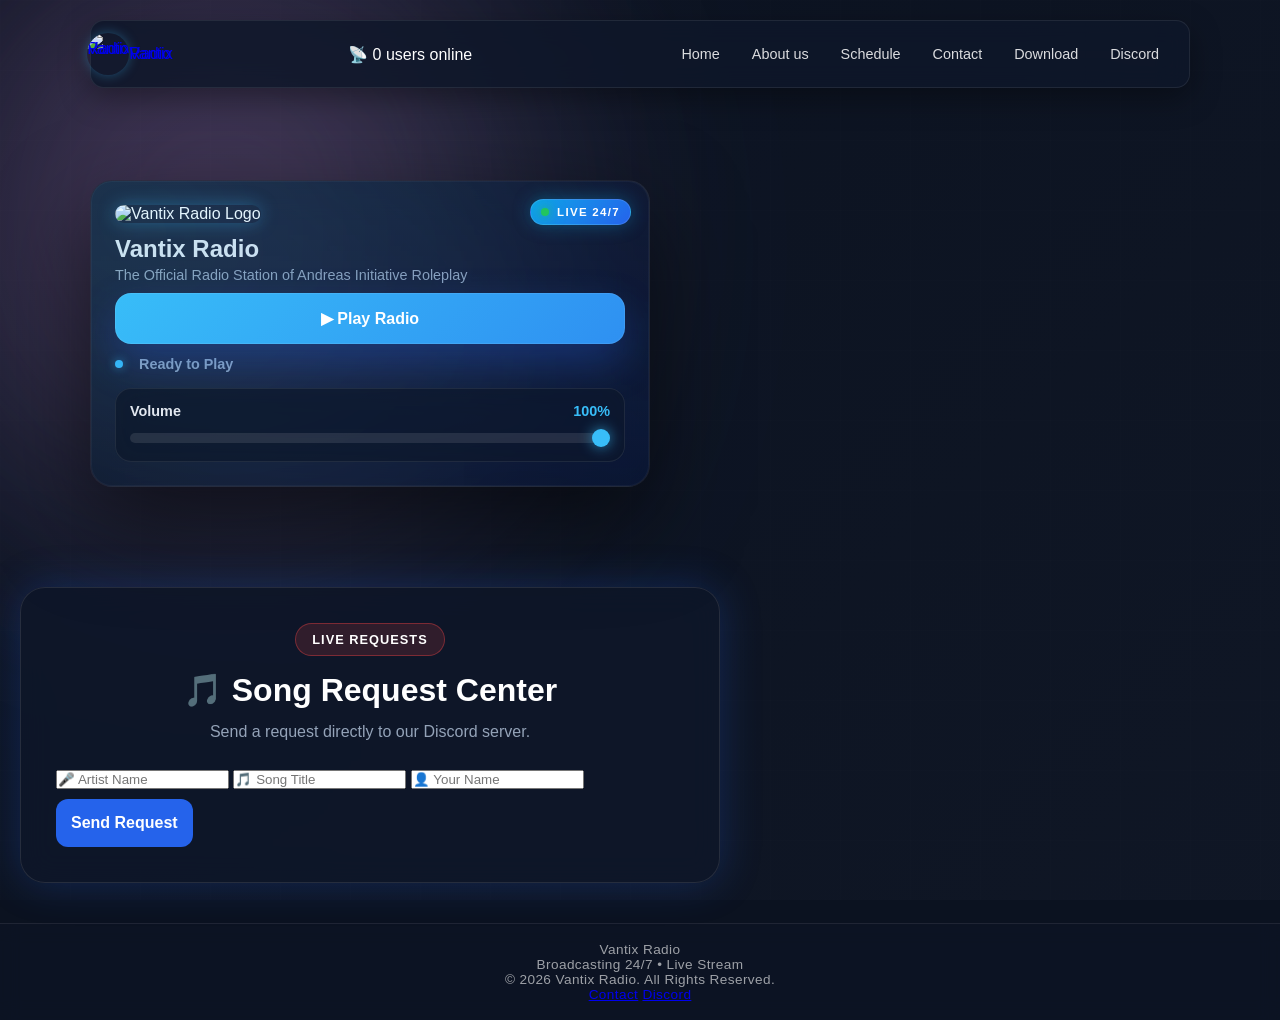
==== commit 45e53aa4: "Update index.html" ====
--- a/index.html
+++ b/index.html
@@ -23,6 +23,7 @@
 <link rel="stylesheet" href="css/live.css">
 <link rel="stylesheet" href="css/foot.css">
 <link rel="stylesheet" href="css/head.css">
+
 <link rel="preconnect" href="https://fonts.googleapis.com">
 <link rel="preconnect" href="https://fonts.gstatic.com" crossorigin>
 
@@ -40,7 +41,7 @@
             window.location.href = "maintenance.html";
         }
     })
-    .catch(err => console.error("status.json error", err));
+    .catch(console.error);
 </script>
 
 </head>
@@ -81,20 +82,20 @@
 
 </header>
 
+<!-- ✅ FIX: WRAPPER ADDED (THIS FIXES YOUR “NOT FULLY LOADING” ISSUE) -->
+<main class="page-content">
+
 <!-- PLAYER -->
 <div class="player-card">
 
-    <!-- TOP SECTION -->
     <div class="player-top">
 
-        <!-- LOGO -->
         <img
             class="station-logo"
             src="https://radio.vantixurbex.shop/assets/ChatGPT%20Image%20Jun%2029,%202026,%2012_47_34%20PM.png"
             alt="Vantix Radio Logo"
         >
 
-        <!-- LIVE BADGE -->
         <div class="live-badge">
             <span class="live-dot"></span>
             <span id="liveStatus">LIVE 24/7</span>
@@ -102,10 +103,8 @@
 
     </div>
 
-    <!-- INFO SECTION -->
     <div class="player-info">
 
-        <!-- TITLE -->
         <h1 id="stationName">Vantix Radio</h1>
 
         <p class="subtitle">
@@ -114,24 +113,14 @@
 
     </div>
 
-    <!-- AUDIO ELEMENT (PLAYER.JS HOOK) -->
-    <audio
-        id="radioPlayer"
-        preload="auto"
-        crossorigin="anonymous"
-    ></audio>
-
-    <!-- CONTROLS -->
+    <audio id="radioPlayer" preload="auto" crossorigin="anonymous"></audio>
+
     <div class="player-controls">
 
-        <!-- PLAY BUTTON -->
-        <div class="radio-controls">
-            <button id="playBtn" class="play-btn" type="button">
-                ▶ <span id="playText">Play Radio</span>
-            </button>
-        </div>
-
-        <!-- STATUS -->
+        <button id="playBtn" class="play-btn" type="button">
+            ▶ <span id="playText">Play Radio</span>
+        </button>
+
         <div id="status" class="status">
             <span class="status-dot"></span>
             <span id="statusText">Ready to Play</span>
@@ -139,27 +128,19 @@
 
     </div>
 
-    <!-- VOLUME -->
     <div class="volume-section">
 
         <label>
             Volume <span id="volumeValue">100%</span>
         </label>
 
-        <input
-            type="range"
-            id="volumeSlider"
-            min="0"
-            max="1"
-            step="0.01"
-            value="1"
-        >
+        <input type="range" id="volumeSlider" min="0" max="1" step="0.01" value="1">
 
     </div>
 
 </div>
 
-<!-- REQUEST SECTION (DISCORD ONLY) -->
+<!-- REQUEST -->
 <section class="vr-request-wrapper">
 
     <div class="vr-request-card">
@@ -176,21 +157,12 @@
 
         <form id="requestForm" class="vr-form">
 
-            <div class="vr-input-group">
-                <input type="text" id="artist" placeholder="🎤 Artist Name" maxlength="127" required>
-            </div>
-
-            <div class="vr-input-group">
-                <input type="text" id="title" placeholder="🎵 Song Title" maxlength="127" required>
-            </div>
-
-            <div class="vr-input-group">
-                <input type="text" id="sender" placeholder="👤 Your Name" maxlength="127" required>
-            </div>
+            <input type="text" id="artist" placeholder="🎤 Artist Name" required>
+            <input type="text" id="title" placeholder="🎵 Song Title" required>
+            <input type="text" id="sender" placeholder="👤 Your Name" required>
 
             <button type="submit" class="vr-submit-btn">
                 Send Request
-                <span class="vr-btn-glow"></span>
             </button>
 
             <div id="result"></div>
@@ -201,6 +173,9 @@
 
 </section>
 
+</main>
+
+<!-- FOOTER -->
 <footer class="site-footer">
 
     <div class="footer-glow"></div>
@@ -224,15 +199,17 @@
     </div>
 
 </footer>
-    
+
 <!-- SCRIPTS -->
 <script src="js/background.js"></script>
 <script src="js/player.js"></script>
 <script src="js/request.js"></script>
 <script src="js/live.js"></script>
+
 <script>
 document.getElementById("year").textContent =
     new Date().getFullYear();
 </script>
+
 </body>
 </html>
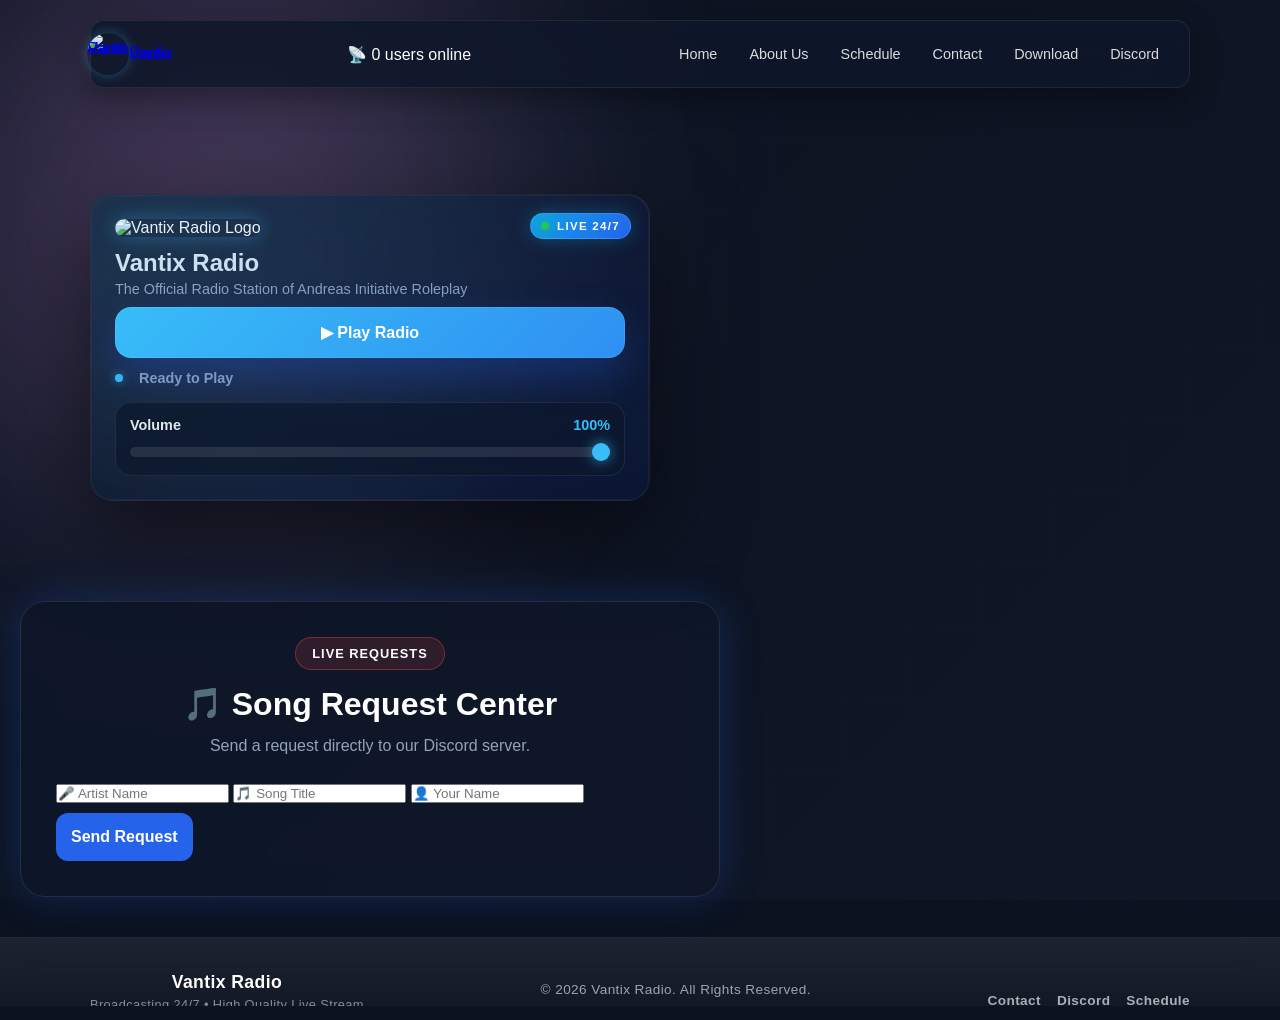
==== commit 52dccacf: "Add manifest link to index.html Added a manifest link to the HTML file." ====
--- a/index.html
+++ b/index.html
@@ -4,11 +4,27 @@
 <head>
 <meta charset="UTF-8">
 <meta name="viewport" content="width=device-width, initial-scale=1.0">
-
 <title>📻 Vantix Radio | Non-Stop Music 24/7</title>
-
 <meta name="theme-color" content="#0EA5E9">
-
+<!-- Open Graph (Discord / Facebook / iMessage) -->
+<meta property="og:type" content="website">
+<meta property="og:title" content="📻 Vantix Radio | 24/7 Live Music">
+<meta property="og:description" content="Non-stop music streaming, live requests, and community radio vibes. Listen now on Vantix Radio.">
+<meta property="og:url" content="https://yourdomain.com">
+<meta property="og:image" content="https://i.ibb.co/G4YSyXFc/Chat-GPT-Image-Jun-29-2026-12-47-34-PM.png">
+<meta property="og:image:width" content="1200">
+<meta property="og:image:height" content="630">
+
+<!-- Twitter / X Card -->
+<meta name="twitter:card" content="summary_large_image">
+<meta name="twitter:title" content="📻 Vantix Radio | 24/7 Live Music">
+<meta name="twitter:description" content="Non-stop music streaming, live requests, and community radio vibes.">
+<meta name="twitter:image" content="https://i.ibb.co/G4YSyXFc/Chat-GPT-Image-Jun-29-2026-12-47-34-PM.png">
+
+<!-- Optional: Discord embed optimization -->
+<meta name="twitter:site" content="@vantixradio">
+<meta name="twitter:creator" content="@vantixradio">
+    
 <link
     id="favicon"
     rel="icon"
@@ -26,9 +42,9 @@
 
 <link rel="preconnect" href="https://fonts.googleapis.com">
 <link rel="preconnect" href="https://fonts.gstatic.com" crossorigin>
-
 <link href="https://fonts.googleapis.com/css2?family=Orbitron:wght@400;600;700;800&family=Inter:wght@400;500;600;700&display=swap" rel="stylesheet">
-
+<link rel="manifest" href="/manifest.json">
+    
 <!-- Maintenance check -->
 <script>
 fetch("./status.json")
@@ -73,7 +89,7 @@
 
     <nav class="site-nav">
         <a href="/">Home</a>
-        <a href="/about">About us</a>
+        <a href="/about">About Us</a>
         <a href="/schedule">Schedule</a>
         <a href="/contact">Contact</a>
         <a href="/download">Download</a>
@@ -184,16 +200,20 @@
 
         <div class="footer-left">
             <div class="footer-brand">Vantix Radio</div>
-            <div class="footer-sub">Broadcasting 24/7 • Live Stream</div>
+            <div class="footer-sub">Broadcasting 24/7 • High Quality Live Stream</div>
+            <div class="footer-mini">Andreas Initiative Roleplay Network</div>
         </div>
 
         <div class="footer-center">
             © <span id="year"></span> Vantix Radio. All Rights Reserved.
+            <br>
+            <span class="footer-note">Made with passion for immersive radio experiences</span>
         </div>
 
         <div class="footer-right">
             <a href="/contact" class="footer-link">Contact</a>
             <a href="/discord" class="footer-link">Discord</a>
+            <a href="/schedule" class="footer-link">Schedule</a>
         </div>
 
     </div>
--- a/css/foot.css
+++ b/css/foot.css
@@ -0,0 +1,92 @@
+/* ================================
+   VANTIX RADIO FOOTER
+================================ */
+
+.site-footer{
+    position:relative;
+
+    width:100%;
+
+    padding:34px 20px;
+
+    background:
+        linear-gradient(
+            180deg,
+            rgba(255,255,255,.08),
+            rgba(255,255,255,.03)
+        );
+
+    border-top:1px solid rgba(255,255,255,.08);
+
+    backdrop-filter:blur(18px);
+    -webkit-backdrop-filter:blur(18px);
+
+    color:rgba(255,255,255,.6);
+    overflow:hidden;
+}
+
+.footer-content{
+    max-width:1100px;
+    margin:0 auto;
+
+    display:flex;
+    justify-content:space-between;
+    align-items:center;
+
+    gap:25px;
+    flex-wrap:wrap;
+}
+
+.footer-brand{
+    font-weight:900;
+    font-size:1.1rem;
+    color:#fff;
+}
+
+.footer-sub{
+    font-size:.8rem;
+    color:rgba(255,255,255,.5);
+    margin-top:4px;
+}
+
+.footer-mini{
+    font-size:.72rem;
+    color:rgba(255,255,255,.35);
+    margin-top:6px;
+}
+
+.footer-center{
+    text-align:center;
+    font-size:.85rem;
+    flex:1;
+    line-height:1.6;
+}
+
+.footer-note{
+    font-size:.7rem;
+    color:rgba(255,255,255,.35);
+}
+
+.footer-right{
+    display:flex;
+    gap:16px;
+}
+
+.footer-link{
+    color:rgba(255,255,255,.65);
+    text-decoration:none;
+    font-weight:600;
+    transition:.2s;
+}
+
+.footer-link:hover{
+    color:#0ea5e9;
+}
+
+/* mobile */
+@media(max-width:700px){
+    .footer-content{
+        flex-direction:column;
+        text-align:center;
+    }
+}
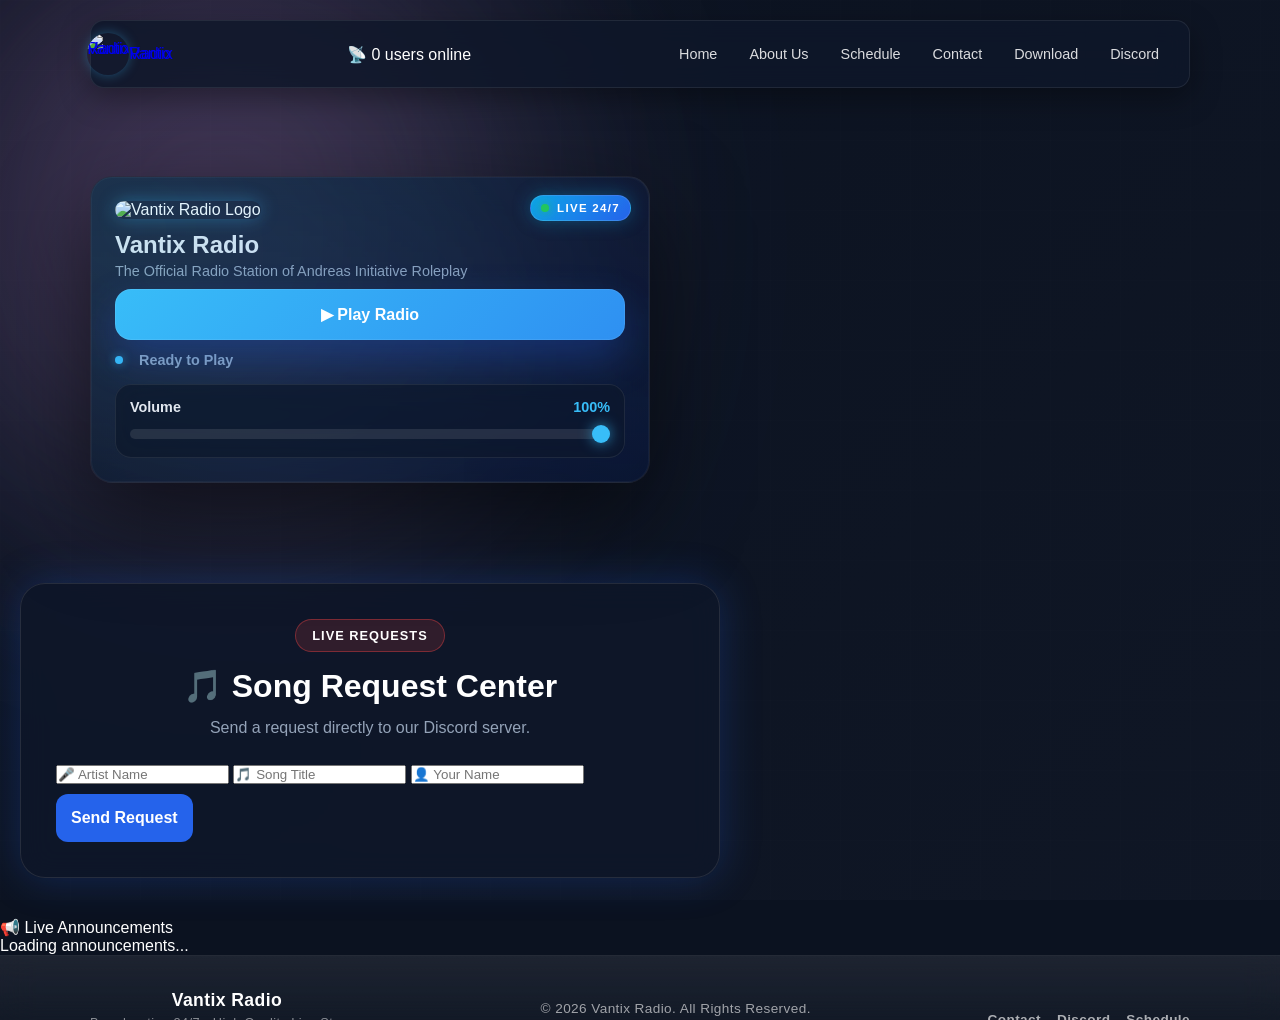
==== commit bc70693a: "Refactor HTML structure and comments for clarity" ====
--- a/index.html
+++ b/index.html
@@ -60,6 +60,14 @@
     .catch(console.error);
 </script>
 
+<script>
+if ("serviceWorker" in navigator) {
+    navigator.serviceWorker.register("/sw.js")
+    .then(() => console.log("Service Worker Registered"))
+    .catch(err => console.log("SW Error:", err));
+}
+</script>
+
 </head>
 
 <body>
@@ -98,96 +106,121 @@
 
 </header>
 
-<!-- ✅ FIX: WRAPPER ADDED (THIS FIXES YOUR “NOT FULLY LOADING” ISSUE) -->
+<!-- MAIN WRAPPER -->
 <main class="page-content">
 
-<!-- PLAYER -->
-<div class="player-card">
-
-    <div class="player-top">
-
-        <img
-            class="station-logo"
-            src="https://radio.vantixurbex.shop/assets/ChatGPT%20Image%20Jun%2029,%202026,%2012_47_34%20PM.png"
-            alt="Vantix Radio Logo"
-        >
-
-        <div class="live-badge">
-            <span class="live-dot"></span>
-            <span id="liveStatus">LIVE 24/7</span>
-        </div>
+<!-- LAYOUT WRAPPER -->
+<div class="layout">
+
+    <!-- LEFT SIDE -->
+    <div class="main-content">
+
+        <!-- PLAYER -->
+        <div class="player-card">
+
+            <div class="player-top">
+
+                <img
+                    class="station-logo"
+                    src="https://radio.vantixurbex.shop/assets/ChatGPT%20Image%20Jun%2029,%202026,%2012_47_34%20PM.png"
+                    alt="Vantix Radio Logo"
+                >
+
+                <div class="live-badge">
+                    <span class="live-dot"></span>
+                    <span id="liveStatus">LIVE 24/7</span>
+                </div>
+
+            </div>
+
+            <div class="player-info">
+
+                <h1 id="stationName">Vantix Radio</h1>
+
+                <p class="subtitle">
+                    The Official Radio Station of Andreas Initiative Roleplay
+                </p>
+
+            </div>
+
+            <audio id="radioPlayer" preload="auto" crossorigin="anonymous"></audio>
+
+            <div class="player-controls">
+
+                <button id="playBtn" class="play-btn" type="button">
+                    ▶ <span id="playText">Play Radio</span>
+                </button>
+
+                <div id="status" class="status">
+                    <span class="status-dot"></span>
+                    <span id="statusText">Ready to Play</span>
+                </div>
+
+            </div>
+
+            <div class="volume-section">
+
+                <label>
+                    Volume <span id="volumeValue">100%</span>
+                </label>
+
+                <input type="range" id="volumeSlider" min="0" max="1" step="0.01" value="1">
+
+            </div>
+
+        </div>
+
+        <!-- REQUEST -->
+        <section class="vr-request-wrapper">
+
+            <div class="vr-request-card">
+
+                <div class="vr-request-header">
+
+                    <span class="vr-request-badge">LIVE REQUESTS</span>
+
+                    <h2>🎵 Song Request Center</h2>
+
+                    <p>Send a request directly to our Discord server.</p>
+
+                </div>
+
+                <form id="requestForm" class="vr-form">
+
+                    <input type="text" id="artist" placeholder="🎤 Artist Name" required>
+                    <input type="text" id="title" placeholder="🎵 Song Title" required>
+                    <input type="text" id="sender" placeholder="👤 Your Name" required>
+
+                    <button type="submit" class="vr-submit-btn">
+                        Send Request
+                    </button>
+
+                    <div id="result"></div>
+
+                </form>
+
+            </div>
+
+        </section>
 
     </div>
 
-    <div class="player-info">
-
-        <h1 id="stationName">Vantix Radio</h1>
-
-        <p class="subtitle">
-            The Official Radio Station of Andreas Initiative Roleplay
-        </p>
-
-    </div>
-
-    <audio id="radioPlayer" preload="auto" crossorigin="anonymous"></audio>
-
-    <div class="player-controls">
-
-        <button id="playBtn" class="play-btn" type="button">
-            ▶ <span id="playText">Play Radio</span>
-        </button>
-
-        <div id="status" class="status">
-            <span class="status-dot"></span>
-            <span id="statusText">Ready to Play</span>
-        </div>
-
-    </div>
-
-    <div class="volume-section">
-
-        <label>
-            Volume <span id="volumeValue">100%</span>
-        </label>
-
-        <input type="range" id="volumeSlider" min="0" max="1" step="0.01" value="1">
-
-    </div>
+    <!-- RIGHT SIDE -->
+    <aside class="announcements">
+
+        <div class="announcements-header">
+            📢 Live Announcements
+        </div>
+
+        <div id="announcementList">
+            <div class="announcement-item">
+                Loading announcements...
+            </div>
+        </div>
+
+    </aside>
 
 </div>
-
-<!-- REQUEST -->
-<section class="vr-request-wrapper">
-
-    <div class="vr-request-card">
-
-        <div class="vr-request-header">
-
-            <span class="vr-request-badge">LIVE REQUESTS</span>
-
-            <h2>🎵 Song Request Center</h2>
-
-            <p>Send a request directly to our Discord server.</p>
-
-        </div>
-
-        <form id="requestForm" class="vr-form">
-
-            <input type="text" id="artist" placeholder="🎤 Artist Name" required>
-            <input type="text" id="title" placeholder="🎵 Song Title" required>
-            <input type="text" id="sender" placeholder="👤 Your Name" required>
-
-            <button type="submit" class="vr-submit-btn">
-                Send Request
-            </button>
-
-            <div id="result"></div>
-
-        </form>
-
-    </div>
-
-</section>
 
 </main>
 
